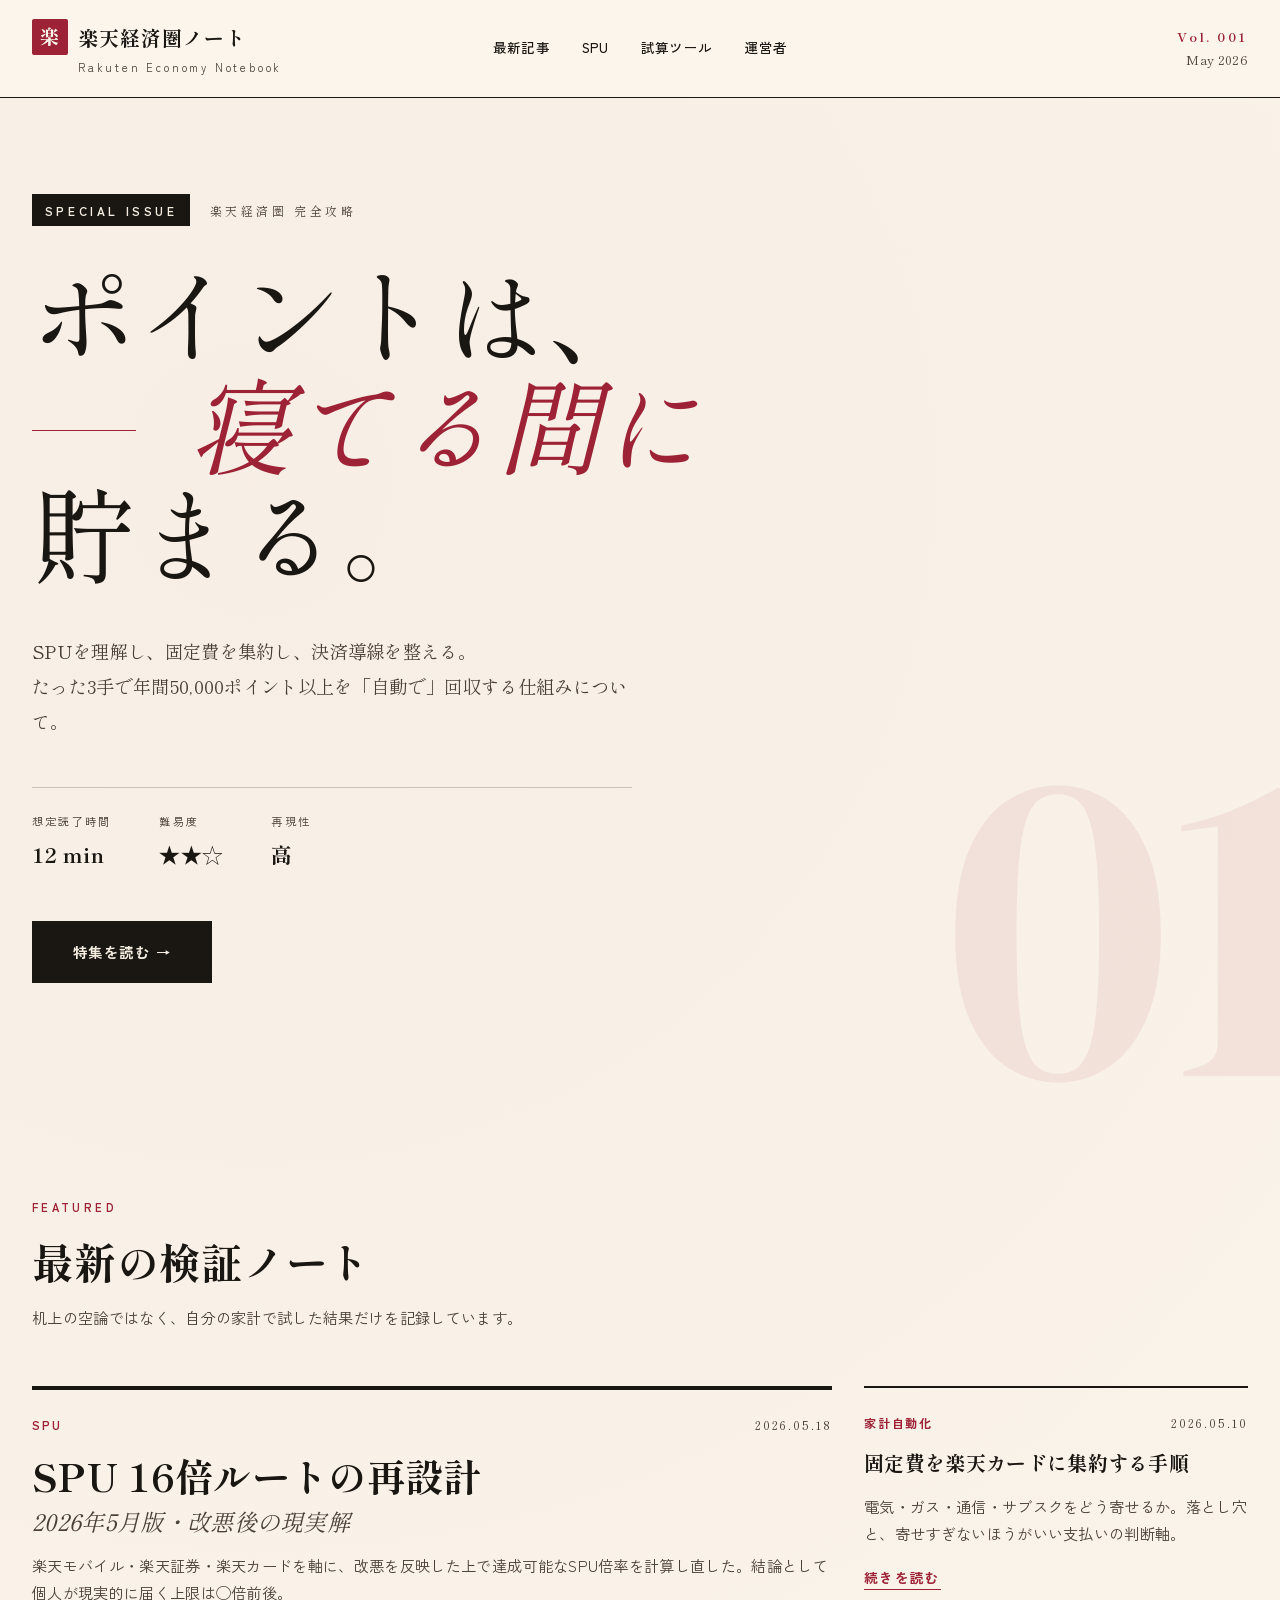
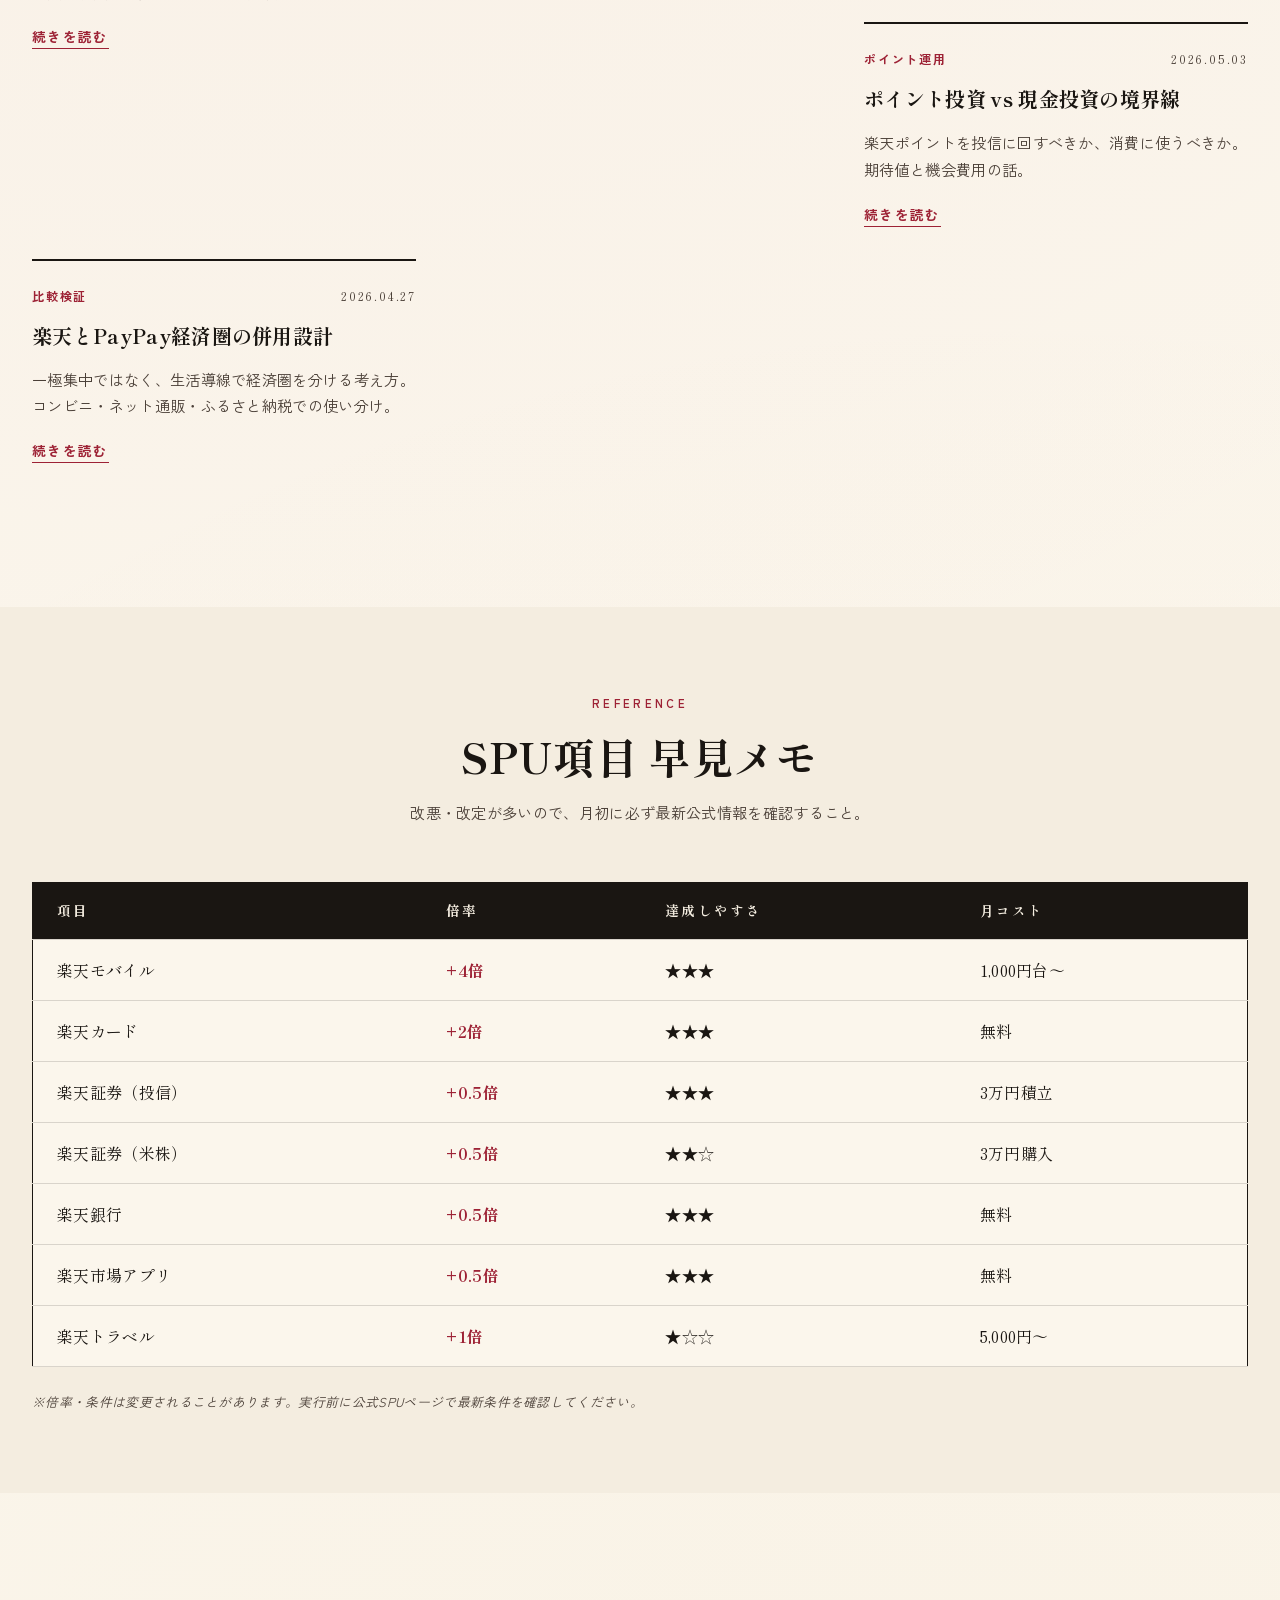
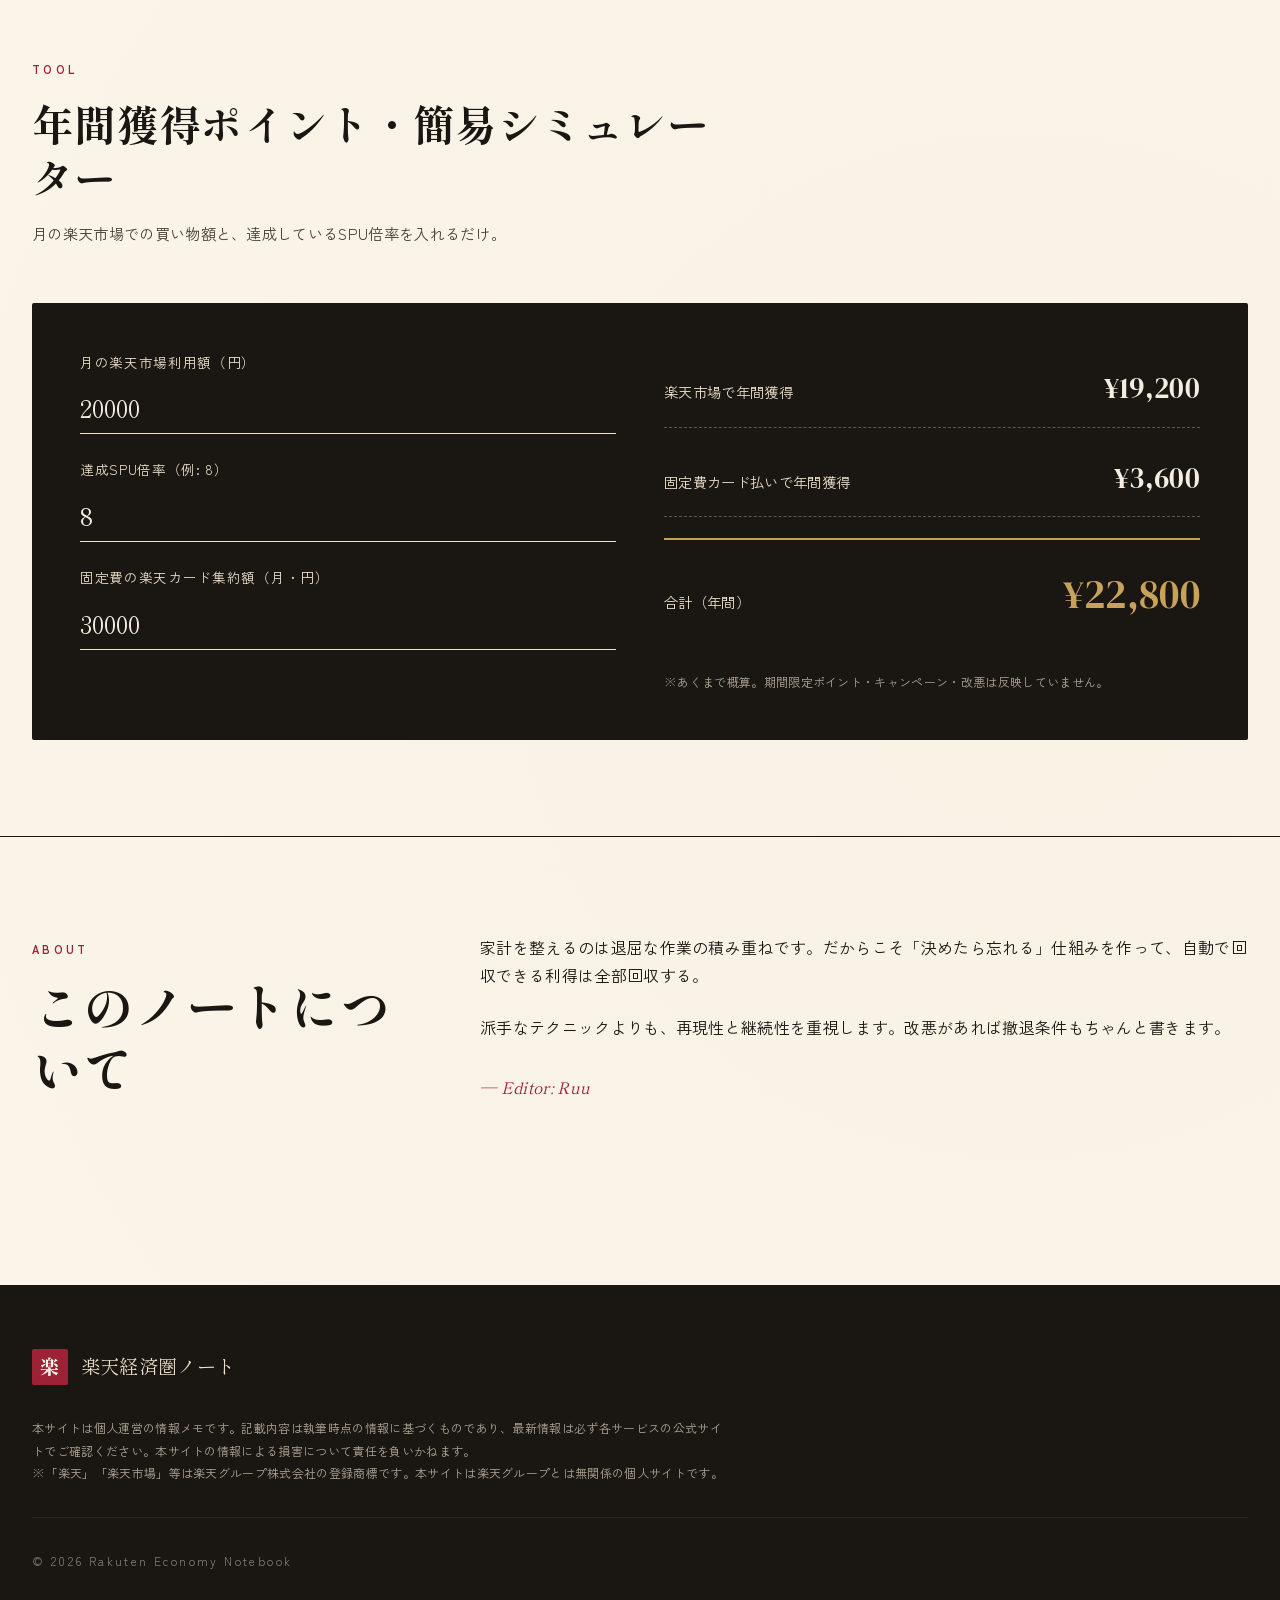
==== index.html @ f6ff4129 "Add files via upload" ====
<!DOCTYPE html>
<html lang="ja">
<head>
<meta charset="UTF-8">
<meta name="viewport" content="width=device-width, initial-scale=1.0">
<title>楽天経済圏ノート — SPU・ポイ活・家計最適化の実験室</title>
<meta name="description" content="楽天SPUの仕組み、ポイント還元の最大化、家計の自動化について書く実験ノート。再現性のある検証だけを残します。">
<meta property="og:title" content="楽天経済圏ノート">
<meta property="og:description" content="SPU・ポイ活・家計自動化の実験記録">
<meta property="og:type" content="website">
<link rel="preconnect" href="https://fonts.googleapis.com">
<link rel="preconnect" href="https://fonts.gstatic.com" crossorigin>
<link rel="stylesheet" href="https://fonts.googleapis.com/css2?family=Shippori+Mincho:wght@400;500;700;800&family=Zen+Kaku+Gothic+New:wght@400;500;700&family=DM+Serif+Display&display=swap">
<link rel="stylesheet" href="assets/style.css">
</head>
<body>

<!-- ===== ヘッダー ===== -->
<header class="masthead">
  <div class="masthead__inner">
    <div class="masthead__brand">
      <a href="/" class="logo">
        <span class="logo__mark">楽</span>
        <span class="logo__text">楽天経済圏ノート</span>
      </a>
      <span class="masthead__tagline">Rakuten Economy Notebook</span>
    </div>
    <nav class="masthead__nav">
      <a href="#latest">最新記事</a>
      <a href="#spu">SPU</a>
      <a href="#simulator">試算ツール</a>
      <a href="#about">運営者</a>
    </nav>
    <div class="masthead__date">
      <span class="date__no">Vol. 001</span>
      <span class="date__day">May 2026</span>
    </div>
  </div>
</header>

<!-- ===== ヒーロー（雑誌の表紙風） ===== -->
<section class="cover">
  <div class="cover__grid">
    <div class="cover__label">
      <span>SPECIAL ISSUE</span>
      <span>楽天経済圏 完全攻略</span>
    </div>
    <h1 class="cover__title">
      <span class="title__line">ポイントは、</span>
      <span class="title__line title__line--accent">寝てる間に</span>
      <span class="title__line">貯まる。</span>
    </h1>
    <p class="cover__lead">
      SPUを理解し、固定費を集約し、決済導線を整える。<br>
      たった3手で年間50,000ポイント以上を「自動で」回収する仕組みについて。
    </p>
    <div class="cover__meta">
      <div class="meta__item">
        <span class="meta__label">想定読了時間</span>
        <span class="meta__value">12 min</span>
      </div>
      <div class="meta__item">
        <span class="meta__label">難易度</span>
        <span class="meta__value">★★☆</span>
      </div>
      <div class="meta__item">
        <span class="meta__label">再現性</span>
        <span class="meta__value">高</span>
      </div>
    </div>
    <a href="posts/spu-complete-guide.html" class="cover__cta">特集を読む →</a>
  </div>
  <div class="cover__numeral" aria-hidden="true">01</div>
</section>

<!-- ===== 最新記事リスト ===== -->
<section id="latest" class="latest">
  <div class="section__head">
    <span class="section__tag">FEATURED</span>
    <h2 class="section__title">最新の検証ノート</h2>
    <p class="section__sub">机上の空論ではなく、自分の家計で試した結果だけを記録しています。</p>
  </div>

  <div class="articles">
    <!-- 記事カード 1 -->
    <article class="card card--lead">
      <a href="posts/spu-complete-guide.html" class="card__link">
        <div class="card__meta">
          <span class="card__cat">SPU</span>
          <span class="card__date">2026.05.18</span>
        </div>
        <h3 class="card__title">SPU 16倍ルートの再設計<br><span class="card__title--sub">2026年5月版・改悪後の現実解</span></h3>
        <p class="card__excerpt">
          楽天モバイル・楽天証券・楽天カードを軸に、改悪を反映した上で達成可能なSPU倍率を計算し直した。結論として個人が現実的に届く上限は◯倍前後。
        </p>
        <span class="card__more">続きを読む</span>
      </a>
    </article>

    <!-- 記事カード 2 -->
    <article class="card">
      <a href="posts/fixed-cost-consolidation.html" class="card__link">
        <div class="card__meta">
          <span class="card__cat">家計自動化</span>
          <span class="card__date">2026.05.10</span>
        </div>
        <h3 class="card__title">固定費を楽天カードに集約する手順</h3>
        <p class="card__excerpt">
          電気・ガス・通信・サブスクをどう寄せるか。落とし穴と、寄せすぎないほうがいい支払いの判断軸。
        </p>
        <span class="card__more">続きを読む</span>
      </a>
    </article>

    <!-- 記事カード 3 -->
    <article class="card">
      <a href="posts/point-investment.html" class="card__link">
        <div class="card__meta">
          <span class="card__cat">ポイント運用</span>
          <span class="card__date">2026.05.03</span>
        </div>
        <h3 class="card__title">ポイント投資 vs 現金投資の境界線</h3>
        <p class="card__excerpt">
          楽天ポイントを投信に回すべきか、消費に使うべきか。期待値と機会費用の話。
        </p>
        <span class="card__more">続きを読む</span>
      </a>
    </article>

    <!-- 記事カード 4 -->
    <article class="card">
      <a href="posts/rakuten-vs-paypay.html" class="card__link">
        <div class="card__meta">
          <span class="card__cat">比較検証</span>
          <span class="card__date">2026.04.27</span>
        </div>
        <h3 class="card__title">楽天とPayPay経済圏の併用設計</h3>
        <p class="card__excerpt">
          一極集中ではなく、生活導線で経済圏を分ける考え方。コンビニ・ネット通販・ふるさと納税での使い分け。
        </p>
        <span class="card__more">続きを読む</span>
      </a>
    </article>
  </div>
</section>

<!-- ===== SPU早見表セクション ===== -->
<section id="spu" class="spu-table">
  <div class="section__head section__head--center">
    <span class="section__tag">REFERENCE</span>
    <h2 class="section__title">SPU項目 早見メモ</h2>
    <p class="section__sub">改悪・改定が多いので、月初に必ず最新公式情報を確認すること。</p>
  </div>

  <div class="table-wrap">
    <table class="data">
      <thead>
        <tr>
          <th>項目</th>
          <th>倍率</th>
          <th>達成しやすさ</th>
          <th>月コスト</th>
        </tr>
      </thead>
      <tbody>
        <tr><td>楽天モバイル</td><td>+4倍</td><td>★★★</td><td>1,000円台〜</td></tr>
        <tr><td>楽天カード</td><td>+2倍</td><td>★★★</td><td>無料</td></tr>
        <tr><td>楽天証券（投信）</td><td>+0.5倍</td><td>★★★</td><td>3万円積立</td></tr>
        <tr><td>楽天証券（米株）</td><td>+0.5倍</td><td>★★☆</td><td>3万円購入</td></tr>
        <tr><td>楽天銀行</td><td>+0.5倍</td><td>★★★</td><td>無料</td></tr>
        <tr><td>楽天市場アプリ</td><td>+0.5倍</td><td>★★★</td><td>無料</td></tr>
        <tr><td>楽天トラベル</td><td>+1倍</td><td>★☆☆</td><td>5,000円〜</td></tr>
      </tbody>
    </table>
  </div>
  <p class="caveat">※倍率・条件は変更されることがあります。実行前に公式SPUページで最新条件を確認してください。</p>
</section>

<!-- ===== 試算ツール ===== -->
<section id="simulator" class="simulator">
  <div class="section__head">
    <span class="section__tag">TOOL</span>
    <h2 class="section__title">年間獲得ポイント・簡易シミュレーター</h2>
    <p class="section__sub">月の楽天市場での買い物額と、達成しているSPU倍率を入れるだけ。</p>
  </div>

  <div class="sim">
    <div class="sim__inputs">
      <label class="sim__field">
        <span>月の楽天市場利用額（円）</span>
        <input type="number" id="sim-monthly" value="20000" min="0" step="1000">
      </label>
      <label class="sim__field">
        <span>達成SPU倍率（例: 8）</span>
        <input type="number" id="sim-spu" value="8" min="1" max="20" step="0.5">
      </label>
      <label class="sim__field">
        <span>固定費の楽天カード集約額（月・円）</span>
        <input type="number" id="sim-fixed" value="30000" min="0" step="1000">
      </label>
    </div>
    <div class="sim__output">
      <div class="sim__row">
        <span class="sim__label">楽天市場で年間獲得</span>
        <span class="sim__value" id="out-market">—</span>
      </div>
      <div class="sim__row">
        <span class="sim__label">固定費カード払いで年間獲得</span>
        <span class="sim__value" id="out-fixed">—</span>
      </div>
      <div class="sim__row sim__row--total">
        <span class="sim__label">合計（年間）</span>
        <span class="sim__value" id="out-total">—</span>
      </div>
      <p class="sim__note">※あくまで概算。期間限定ポイント・キャンペーン・改悪は反映していません。</p>
    </div>
  </div>
</section>

<!-- ===== About ===== -->
<section id="about" class="about">
  <div class="about__grid">
    <div class="about__col">
      <span class="section__tag">ABOUT</span>
      <h2 class="about__title">このノートについて</h2>
    </div>
    <div class="about__col">
      <p>
        家計を整えるのは退屈な作業の積み重ねです。だからこそ「決めたら忘れる」仕組みを作って、自動で回収できる利得は全部回収する。
      </p>
      <p>
        派手なテクニックよりも、再現性と継続性を重視します。改悪があれば撤退条件もちゃんと書きます。
      </p>
      <p class="about__sign">— Editor: Ruu</p>
    </div>
  </div>
</section>

<!-- ===== フッター ===== -->
<footer class="foot">
  <div class="foot__inner">
    <div class="foot__brand">
      <span class="logo__mark">楽</span>
      <span>楽天経済圏ノート</span>
    </div>
    <p class="foot__disclaimer">
      本サイトは個人運営の情報メモです。記載内容は執筆時点の情報に基づくものであり、最新情報は必ず各サービスの公式サイトでご確認ください。本サイトの情報による損害について責任を負いかねます。<br>
      ※「楽天」「楽天市場」等は楽天グループ株式会社の登録商標です。本サイトは楽天グループとは無関係の個人サイトです。
    </p>
    <p class="foot__copy">© 2026 Rakuten Economy Notebook</p>
  </div>
</footer>

<script src="assets/script.js"></script>
</body>
</html>
---- assets/style.css ----
/* ===== Reset & Base ===== */
*, *::before, *::after { box-sizing: border-box; margin: 0; padding: 0; }

:root {
  --ink: #1a1612;
  --ink-soft: #4a3f37;
  --cream: #f4ede0;
  --cream-deep: #ebe0cb;
  --paper: #fbf6ec;
  --crimson: #9d2235;
  --crimson-deep: #6e1722;
  --gold: #c8a25a;
  --line: #1a1612;

  --font-display: "DM Serif Display", "Shippori Mincho", serif;
  --font-serif: "Shippori Mincho", serif;
  --font-sans: "Zen Kaku Gothic New", system-ui, sans-serif;
}

html { scroll-behavior: smooth; }

body {
  font-family: var(--font-sans);
  background: var(--paper);
  color: var(--ink);
  line-height: 1.75;
  font-size: 16px;
  letter-spacing: 0.02em;
  -webkit-font-smoothing: antialiased;
  background-image:
    radial-gradient(circle at 20% 10%, rgba(157, 34, 53, 0.04) 0, transparent 50%),
    radial-gradient(circle at 80% 80%, rgba(200, 162, 90, 0.05) 0, transparent 50%);
}

a { color: inherit; text-decoration: none; }
img { max-width: 100%; display: block; }

/* ===== Masthead ===== */
.masthead {
  border-bottom: 1px solid var(--line);
  padding: 1.2rem 2rem;
  background: var(--paper);
  position: sticky; top: 0; z-index: 50;
  backdrop-filter: blur(8px);
  background: rgba(251, 246, 236, 0.92);
}
.masthead__inner {
  max-width: 1280px; margin: 0 auto;
  display: grid;
  grid-template-columns: 1fr auto 1fr;
  align-items: center;
  gap: 2rem;
}
.masthead__brand { display: flex; flex-direction: column; }
.logo { display: inline-flex; align-items: center; gap: 0.6rem; }
.logo__mark {
  display: inline-grid; place-items: center;
  width: 36px; height: 36px;
  background: var(--crimson);
  color: var(--paper);
  font-family: var(--font-serif);
  font-weight: 700;
  font-size: 1.2rem;
  border-radius: 2px;
}
.logo__text {
  font-family: var(--font-serif);
  font-size: 1.25rem;
  font-weight: 700;
  letter-spacing: 0.05em;
}
.masthead__tagline {
  font-size: 0.7rem;
  letter-spacing: 0.25em;
  color: var(--ink-soft);
  margin-top: 0.2rem;
  margin-left: 46px;
}
.masthead__nav {
  display: flex; gap: 2rem;
  font-size: 0.85rem;
  font-weight: 500;
}
.masthead__nav a {
  position: relative;
  padding-bottom: 2px;
  transition: color 0.2s;
}
.masthead__nav a:hover { color: var(--crimson); }
.masthead__nav a::after {
  content: ""; position: absolute; left: 0; bottom: -2px;
  width: 100%; height: 1px; background: var(--crimson);
  transform: scaleX(0); transform-origin: left;
  transition: transform 0.25s;
}
.masthead__nav a:hover::after { transform: scaleX(1); }
.masthead__date {
  display: flex; flex-direction: column; align-items: flex-end;
  font-family: var(--font-serif);
  font-size: 0.8rem;
}
.date__no {
  letter-spacing: 0.2em;
  color: var(--crimson);
  font-weight: 700;
}
.date__day { color: var(--ink-soft); }

/* ===== Cover ===== */
.cover {
  position: relative;
  padding: 6rem 2rem 8rem;
  max-width: 1280px;
  margin: 0 auto;
  overflow: hidden;
}
.cover__grid {
  max-width: 820px;
  position: relative; z-index: 2;
}
.cover__label {
  display: flex; gap: 1.2rem; align-items: center;
  font-size: 0.75rem; letter-spacing: 0.3em;
  margin-bottom: 2.5rem;
}
.cover__label span:first-child {
  background: var(--ink); color: var(--cream);
  padding: 0.35rem 0.8rem;
  font-weight: 700;
}
.cover__label span:last-child {
  font-family: var(--font-serif);
  color: var(--ink-soft);
}
.cover__title {
  font-family: var(--font-display), var(--font-serif);
  font-size: clamp(3rem, 9vw, 6.5rem);
  line-height: 1.05;
  font-weight: 400;
  margin-bottom: 2.5rem;
  letter-spacing: -0.01em;
}
.title__line { display: block; }
.title__line--accent {
  color: var(--crimson);
  font-style: italic;
  padding-left: 1.5em;
  position: relative;
}
.title__line--accent::before {
  content: "";
  position: absolute;
  left: 0; top: 50%;
  width: 1em; height: 1px;
  background: var(--crimson);
}
.cover__lead {
  font-family: var(--font-serif);
  font-size: 1.15rem;
  line-height: 1.9;
  max-width: 600px;
  margin-bottom: 3rem;
  color: var(--ink-soft);
}
.cover__meta {
  display: flex; gap: 3rem; margin-bottom: 3rem;
  padding-top: 1.5rem;
  border-top: 1px solid rgba(26, 22, 18, 0.2);
  max-width: 600px;
}
.meta__item { display: flex; flex-direction: column; gap: 0.3rem; }
.meta__label {
  font-size: 0.7rem;
  letter-spacing: 0.2em;
  color: var(--ink-soft);
}
.meta__value {
  font-family: var(--font-serif);
  font-size: 1.3rem;
  font-weight: 700;
}
.cover__cta {
  display: inline-block;
  background: var(--ink); color: var(--cream);
  padding: 1.1rem 2.5rem;
  font-weight: 700;
  font-size: 0.9rem;
  letter-spacing: 0.1em;
  transition: all 0.25s;
  border: 1px solid var(--ink);
}
.cover__cta:hover {
  background: var(--crimson); border-color: var(--crimson);
  transform: translateY(-2px);
}
.cover__numeral {
  position: absolute;
  right: -3rem; bottom: -2rem;
  font-family: var(--font-display);
  font-size: 28rem;
  color: var(--crimson);
  opacity: 0.07;
  line-height: 1;
  z-index: 1;
  pointer-events: none;
}

/* ===== Section common ===== */
section { padding: 5rem 2rem; max-width: 1280px; margin: 0 auto; }
.section__head { margin-bottom: 3.5rem; max-width: 700px; }
.section__head--center { margin-left: auto; margin-right: auto; text-align: center; }
.section__tag {
  display: inline-block;
  font-size: 0.7rem;
  letter-spacing: 0.3em;
  color: var(--crimson);
  font-weight: 700;
  margin-bottom: 1rem;
}
.section__title {
  font-family: var(--font-serif);
  font-size: clamp(1.8rem, 4vw, 2.6rem);
  font-weight: 700;
  line-height: 1.3;
  margin-bottom: 1rem;
}
.section__sub {
  color: var(--ink-soft);
  font-size: 0.95rem;
}

/* ===== Articles ===== */
.articles {
  display: grid;
  grid-template-columns: repeat(3, 1fr);
  gap: 2rem;
}
.card {
  border-top: 2px solid var(--ink);
  padding-top: 1.5rem;
  transition: transform 0.25s;
}
.card--lead { grid-column: 1 / 3; grid-row: 1 / 3; border-top-width: 4px; }
.card:hover { transform: translateY(-4px); }
.card__link { display: block; height: 100%; }
.card__meta {
  display: flex; justify-content: space-between;
  font-size: 0.75rem;
  letter-spacing: 0.15em;
  margin-bottom: 1rem;
}
.card__cat {
  color: var(--crimson);
  font-weight: 700;
}
.card__date {
  font-family: var(--font-serif);
  color: var(--ink-soft);
}
.card__title {
  font-family: var(--font-serif);
  font-weight: 700;
  line-height: 1.4;
  margin-bottom: 1rem;
}
.card .card__title {
  font-size: 1.25rem;
}
.card--lead .card__title {
  font-size: clamp(1.6rem, 3vw, 2.4rem);
  line-height: 1.25;
}
.card__title--sub {
  display: block;
  font-size: 0.6em;
  color: var(--ink-soft);
  margin-top: 0.5rem;
  font-weight: 400;
  font-style: italic;
}
.card__excerpt {
  color: var(--ink-soft);
  font-size: 0.95rem;
  margin-bottom: 1rem;
}
.card__more {
  font-size: 0.85rem;
  font-weight: 700;
  color: var(--crimson);
  letter-spacing: 0.1em;
  border-bottom: 1px solid currentColor;
  padding-bottom: 2px;
}

/* ===== SPU Table ===== */
.spu-table { background: var(--cream); margin: 4rem 0; max-width: none; padding-left: 2rem; padding-right: 2rem; }
.spu-table > * { max-width: 1280px; margin-left: auto; margin-right: auto; }
.table-wrap { overflow-x: auto; }
.data {
  width: 100%;
  border-collapse: collapse;
  font-family: var(--font-serif);
  background: var(--paper);
  box-shadow: 8px 8px 0 var(--ink);
  border: 1px solid var(--ink);
}
.data th, .data td {
  padding: 1rem 1.5rem;
  text-align: left;
  border-bottom: 1px solid rgba(26, 22, 18, 0.15);
}
.data th {
  background: var(--ink);
  color: var(--cream);
  font-size: 0.85rem;
  letter-spacing: 0.15em;
  text-transform: uppercase;
  font-weight: 700;
}
.data tbody tr:hover { background: var(--cream-deep); }
.data td:nth-child(2) {
  color: var(--crimson);
  font-weight: 700;
}
.caveat {
  margin-top: 1.5rem;
  font-size: 0.8rem;
  color: var(--ink-soft);
  font-style: italic;
}

/* ===== Simulator ===== */
.simulator { padding-top: 6rem; padding-bottom: 6rem; }
.sim {
  display: grid;
  grid-template-columns: 1fr 1fr;
  gap: 3rem;
  align-items: start;
  background: var(--ink);
  color: var(--cream);
  padding: 3rem;
  border-radius: 2px;
}
.sim__inputs {
  display: flex; flex-direction: column; gap: 1.5rem;
}
.sim__field {
  display: flex; flex-direction: column; gap: 0.5rem;
}
.sim__field span {
  font-size: 0.85rem;
  color: var(--cream-deep);
  letter-spacing: 0.05em;
}
.sim__field input {
  background: transparent;
  border: none;
  border-bottom: 1px solid var(--cream-deep);
  color: var(--cream);
  padding: 0.5rem 0;
  font-family: var(--font-serif);
  font-size: 1.5rem;
  outline: none;
  transition: border-color 0.2s;
}
.sim__field input:focus { border-color: var(--gold); }
.sim__output { display: flex; flex-direction: column; gap: 0.8rem; }
.sim__row {
  display: flex; justify-content: space-between;
  align-items: baseline;
  padding: 0.8rem 0;
  border-bottom: 1px dashed rgba(244, 237, 224, 0.3);
}
.sim__label {
  font-size: 0.9rem;
  color: var(--cream-deep);
}
.sim__value {
  font-family: var(--font-display);
  font-size: 1.8rem;
}
.sim__row--total {
  border-bottom: none;
  border-top: 2px solid var(--gold);
  padding-top: 1.2rem;
  margin-top: 0.5rem;
}
.sim__row--total .sim__value {
  color: var(--gold);
  font-size: 2.5rem;
}
.sim__note {
  font-size: 0.75rem;
  color: var(--cream-deep);
  margin-top: 1rem;
  opacity: 0.7;
}

/* ===== About ===== */
.about {
  padding-top: 6rem;
  padding-bottom: 6rem;
  border-top: 1px solid var(--ink);
}
.about__grid {
  display: grid;
  grid-template-columns: 1fr 2fr;
  gap: 4rem;
}
.about__col p { margin-bottom: 1.5rem; }
.about__title {
  font-family: var(--font-serif);
  font-size: clamp(2rem, 5vw, 3.2rem);
  line-height: 1.2;
}
.about__sign {
  font-family: var(--font-serif);
  font-style: italic;
  color: var(--crimson);
  margin-top: 2rem;
}

/* ===== Footer ===== */
.foot {
  background: var(--ink);
  color: var(--cream-deep);
  padding: 4rem 2rem 2rem;
  margin-top: 4rem;
}
.foot__inner { max-width: 1280px; margin: 0 auto; }
.foot__brand {
  display: flex; align-items: center; gap: 0.8rem;
  font-family: var(--font-serif);
  font-size: 1.2rem;
  margin-bottom: 2rem;
}
.foot__disclaimer {
  font-size: 0.75rem;
  line-height: 1.9;
  max-width: 700px;
  margin-bottom: 2rem;
  opacity: 0.7;
}
.foot__copy {
  font-size: 0.75rem;
  letter-spacing: 0.2em;
  opacity: 0.5;
  padding-top: 2rem;
  border-top: 1px solid rgba(244, 237, 224, 0.15);
}

/* ===== Responsive ===== */
@media (max-width: 900px) {
  .masthead__inner { grid-template-columns: 1fr; gap: 1rem; text-align: left; }
  .masthead__nav { gap: 1.2rem; flex-wrap: wrap; }
  .masthead__date { align-items: flex-start; }
  .articles { grid-template-columns: 1fr; }
  .card--lead { grid-column: auto; grid-row: auto; }
  .sim { grid-template-columns: 1fr; padding: 2rem; }
  .about__grid { grid-template-columns: 1fr; gap: 2rem; }
  .cover__numeral { font-size: 16rem; right: -1rem; }
  .cover { padding: 3rem 1.5rem 5rem; }
  section { padding: 3rem 1.5rem; }
}

/* ===== Page-load animation ===== */
@keyframes rise {
  from { opacity: 0; transform: translateY(20px); }
  to { opacity: 1; transform: translateY(0); }
}
.cover__label, .cover__title, .cover__lead, .cover__meta, .cover__cta {
  animation: rise 0.8s ease-out both;
}
.cover__title { animation-delay: 0.1s; }
.cover__lead { animation-delay: 0.25s; }
.cover__meta { animation-delay: 0.4s; }
.cover__cta { animation-delay: 0.55s; }
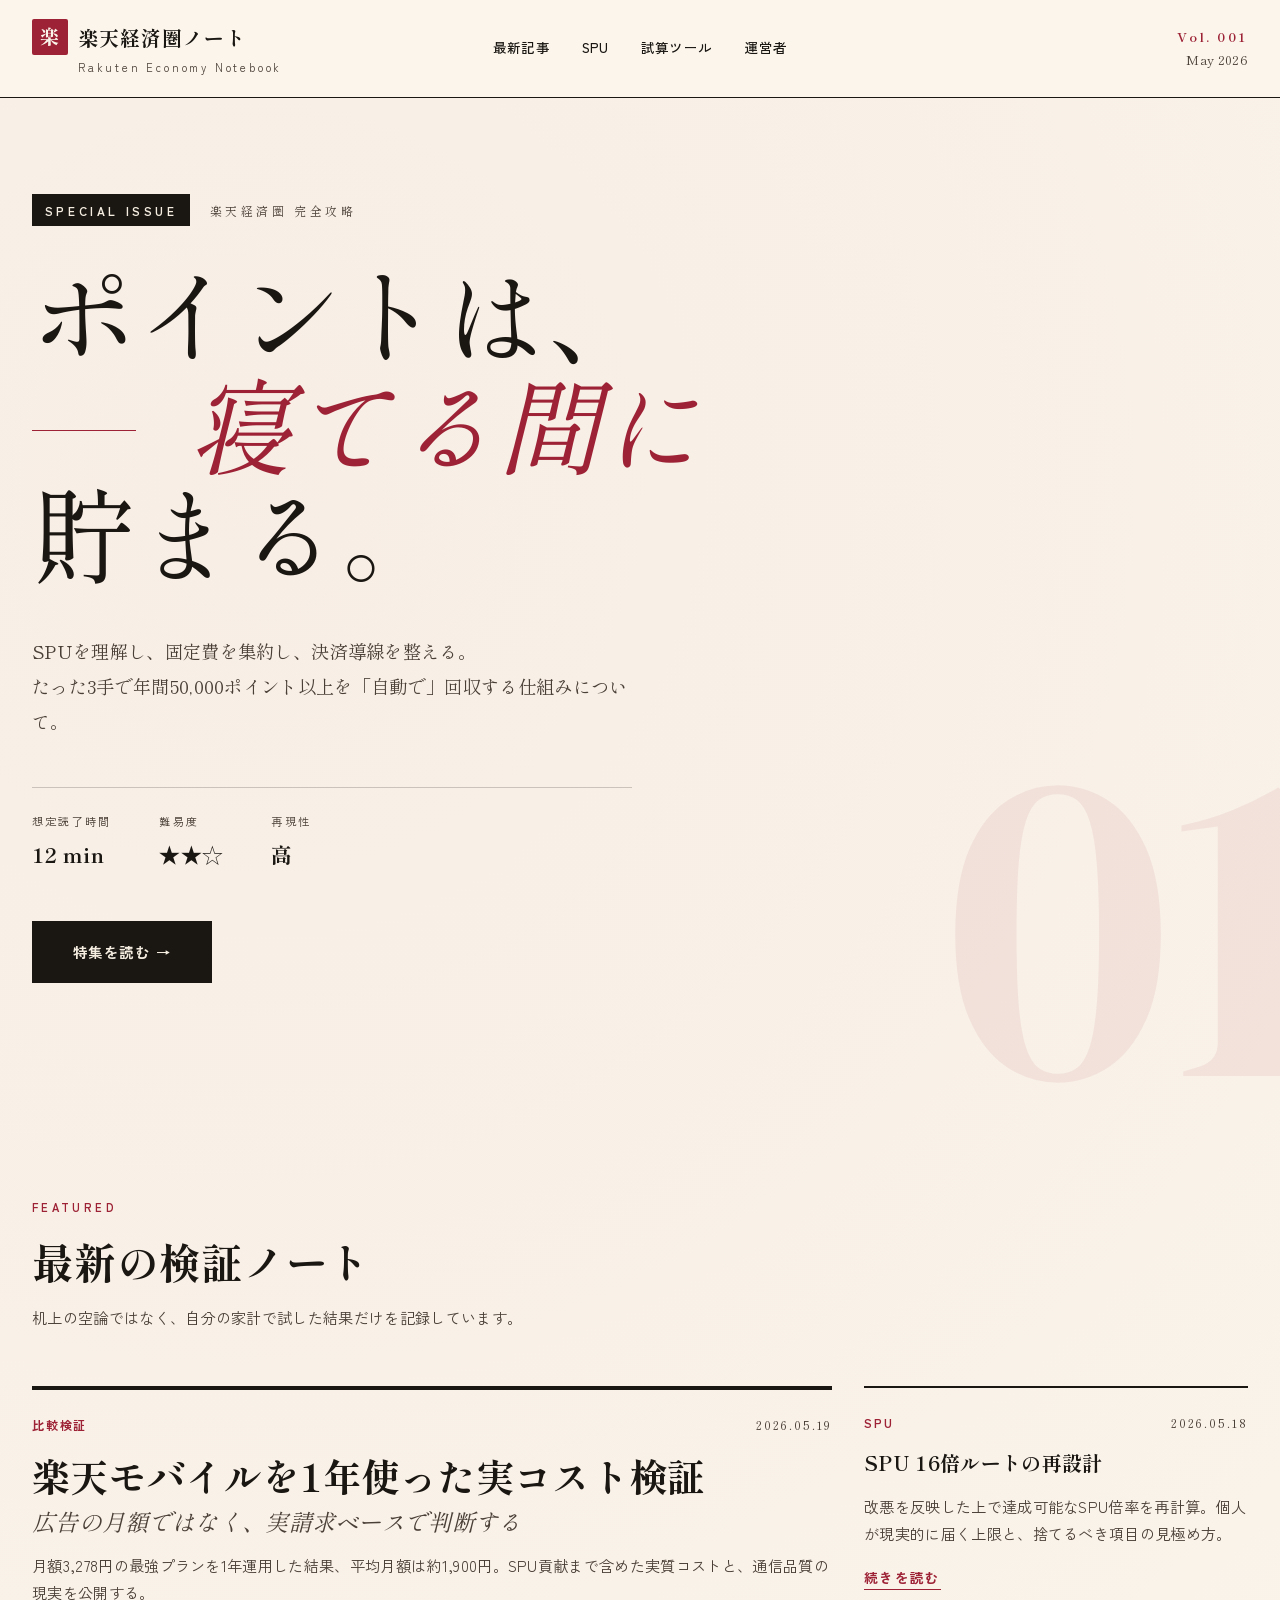
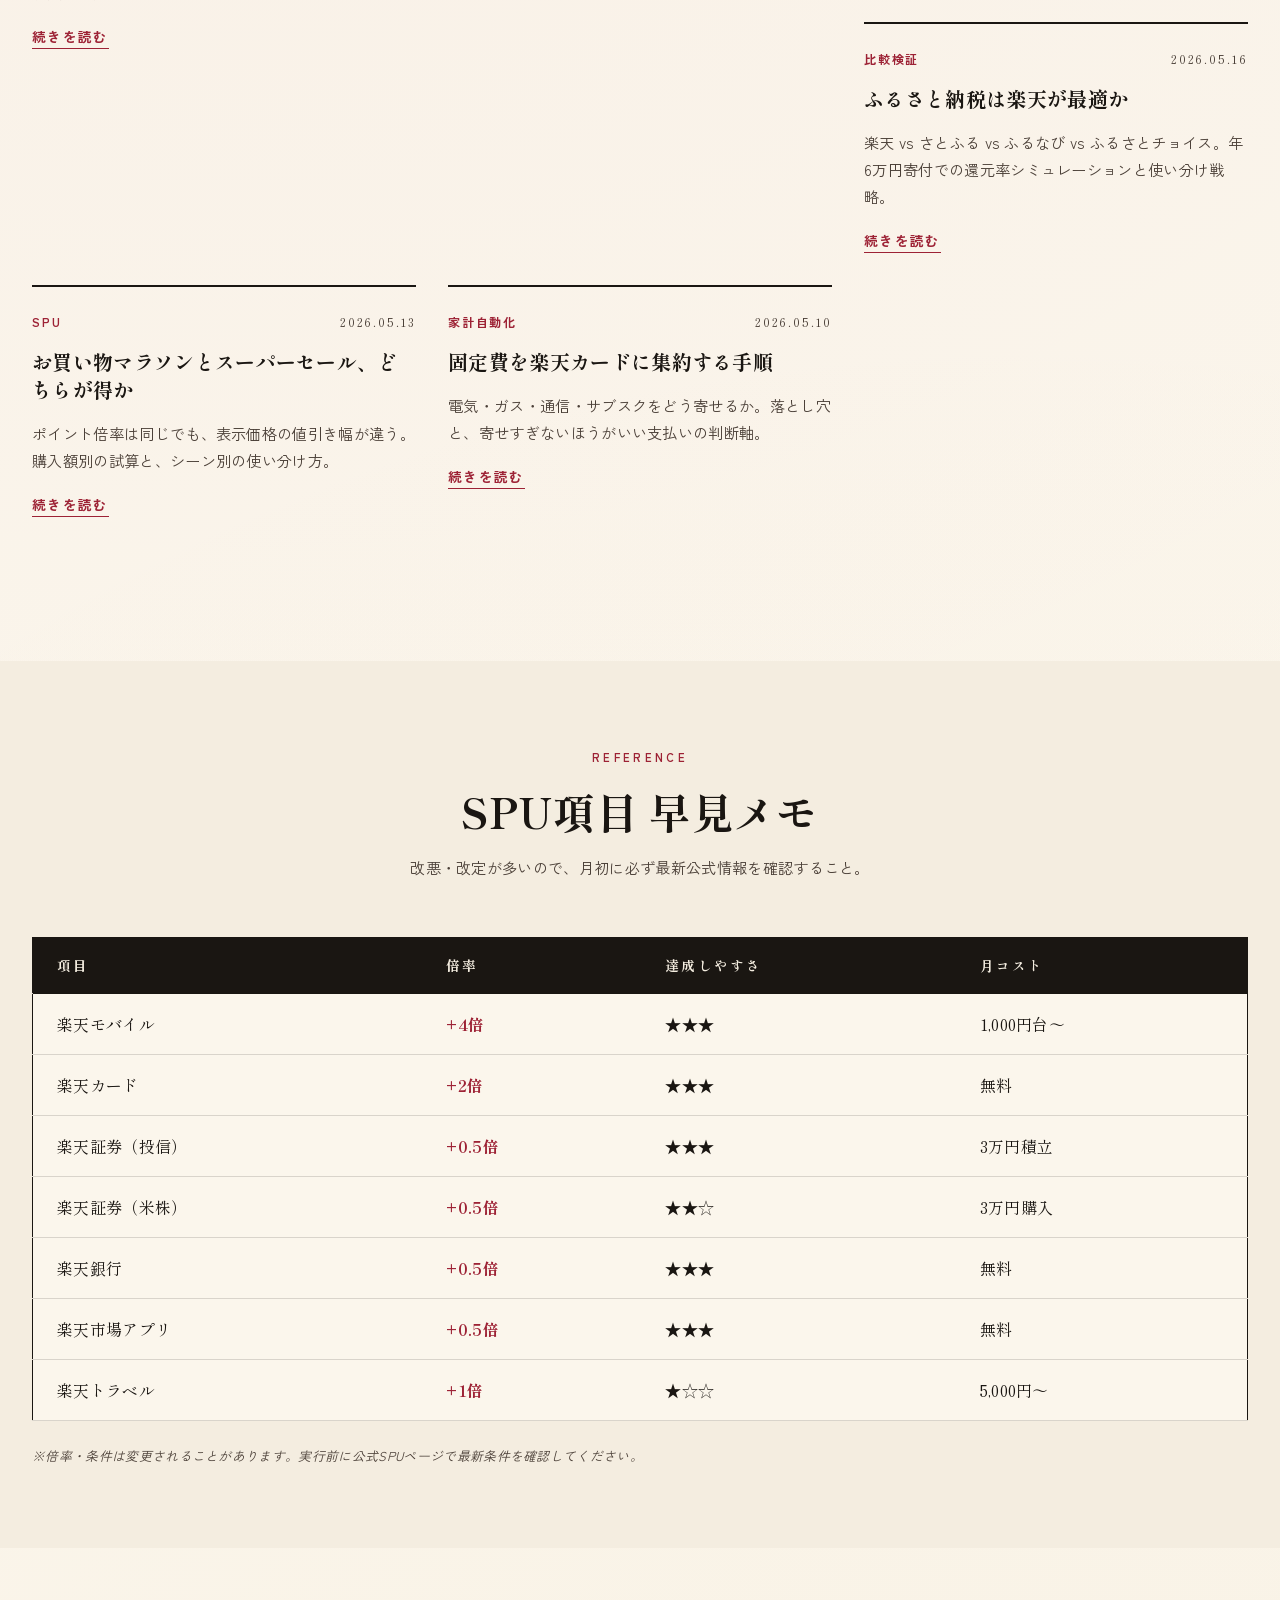
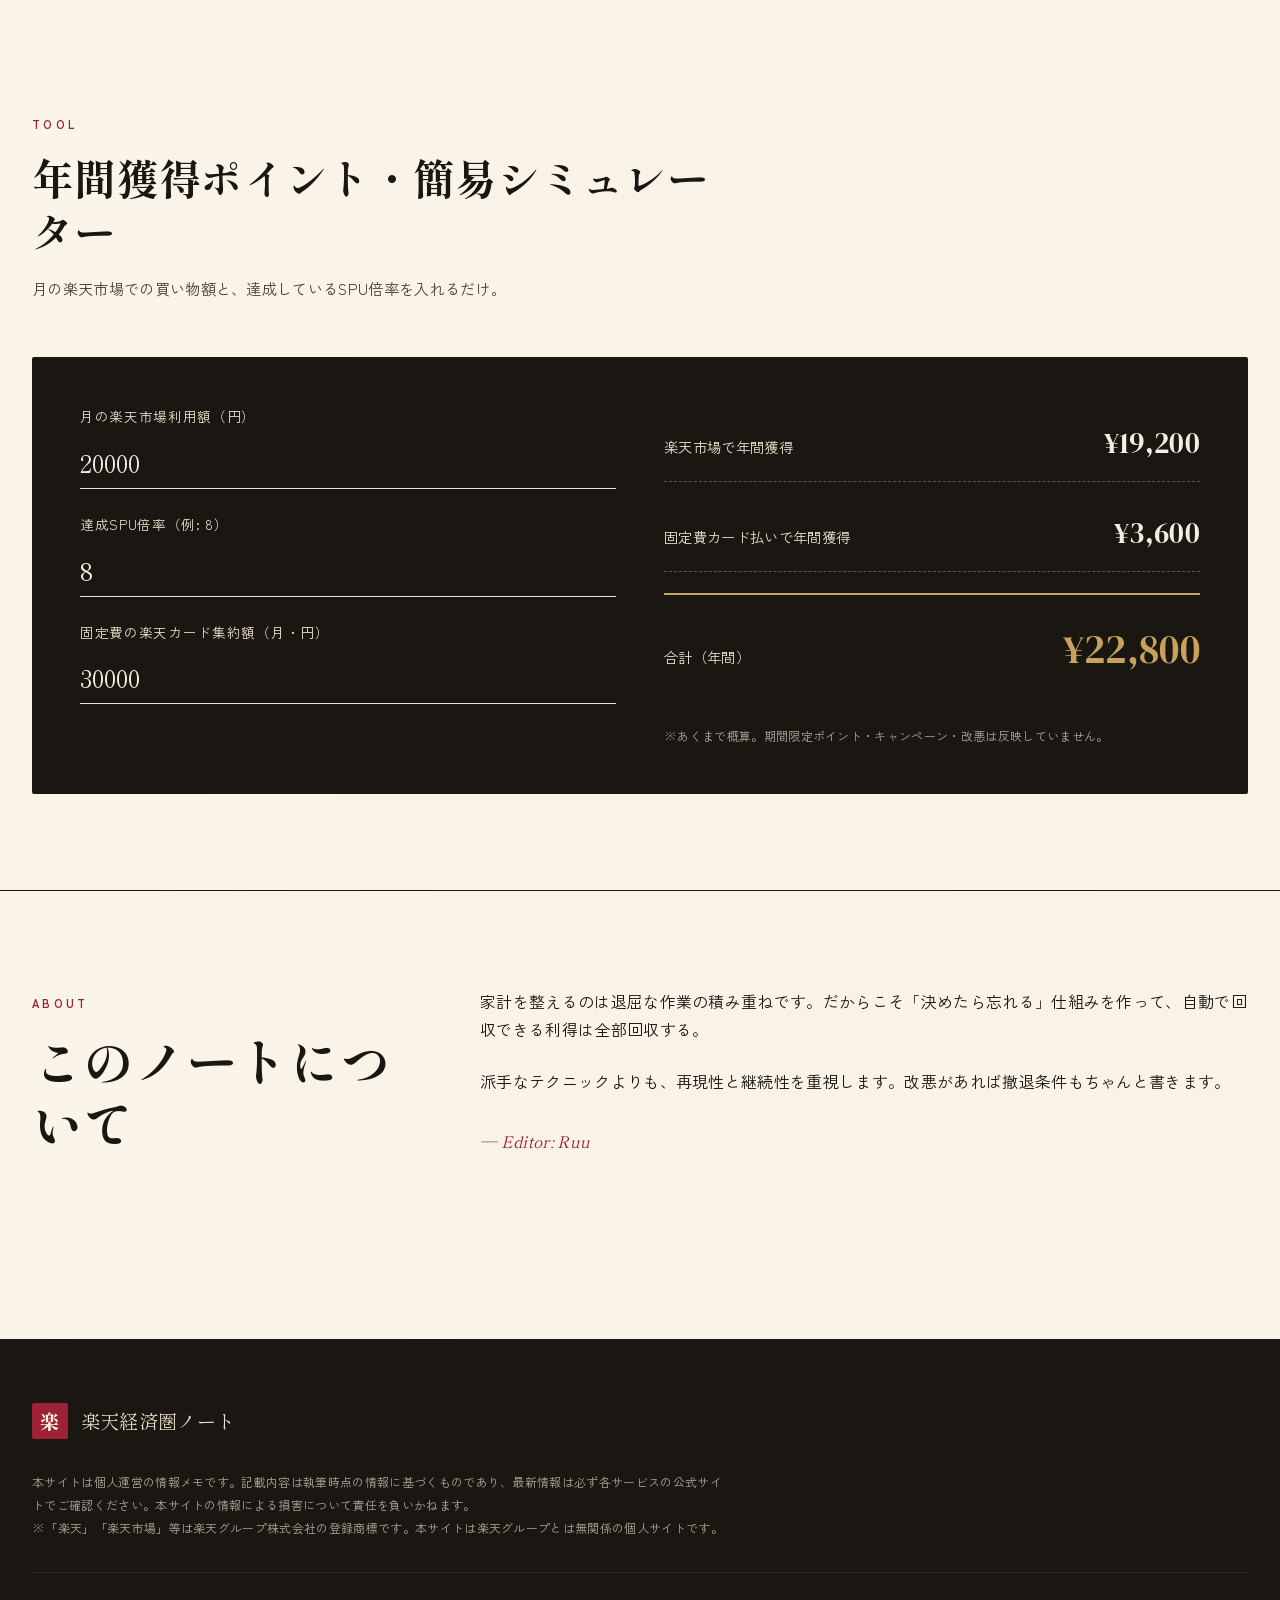
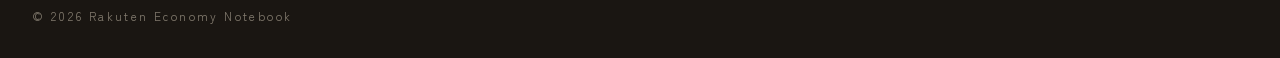
==== commit 28356eaf: "Update article links and titles in index.html" ====
--- a/index.html
+++ b/index.html
@@ -82,22 +82,67 @@
   </div>
 
   <div class="articles">
-    <!-- 記事カード 1 -->
+    <!-- 記事カード 1（リード・最新） -->
     <article class="card card--lead">
+      <a href="posts/rakuten-mobile-1year-cost.html" class="card__link">
+        <div class="card__meta">
+          <span class="card__cat">比較検証</span>
+          <span class="card__date">2026.05.19</span>
+        </div>
+        <h3 class="card__title">楽天モバイルを1年使った実コスト検証<br><span class="card__title--sub">広告の月額ではなく、実請求ベースで判断する</span></h3>
+        <p class="card__excerpt">
+          月額3,278円の最強プランを1年運用した結果、平均月額は約1,900円。SPU貢献まで含めた実質コストと、通信品質の現実を公開する。
+        </p>
+        <span class="card__more">続きを読む</span>
+      </a>
+    </article>
+
+    <!-- 記事カード 2 -->
+    <article class="card">
       <a href="posts/spu-complete-guide.html" class="card__link">
         <div class="card__meta">
           <span class="card__cat">SPU</span>
           <span class="card__date">2026.05.18</span>
         </div>
-        <h3 class="card__title">SPU 16倍ルートの再設計<br><span class="card__title--sub">2026年5月版・改悪後の現実解</span></h3>
-        <p class="card__excerpt">
-          楽天モバイル・楽天証券・楽天カードを軸に、改悪を反映した上で達成可能なSPU倍率を計算し直した。結論として個人が現実的に届く上限は◯倍前後。
-        </p>
-        <span class="card__more">続きを読む</span>
-      </a>
-    </article>
-
-    <!-- 記事カード 2 -->
+        <h3 class="card__title">SPU 16倍ルートの再設計</h3>
+        <p class="card__excerpt">
+          改悪を反映した上で達成可能なSPU倍率を再計算。個人が現実的に届く上限と、捨てるべき項目の見極め方。
+        </p>
+        <span class="card__more">続きを読む</span>
+      </a>
+    </article>
+
+    <!-- 記事カード 3 -->
+    <article class="card">
+      <a href="posts/furusato-rakuten-vs-others.html" class="card__link">
+        <div class="card__meta">
+          <span class="card__cat">比較検証</span>
+          <span class="card__date">2026.05.16</span>
+        </div>
+        <h3 class="card__title">ふるさと納税は楽天が最適か</h3>
+        <p class="card__excerpt">
+          楽天 vs さとふる vs ふるなび vs ふるさとチョイス。年6万円寄付での還元率シミュレーションと使い分け戦略。
+        </p>
+        <span class="card__more">続きを読む</span>
+      </a>
+    </article>
+
+    <!-- 記事カード 4 -->
+    <article class="card">
+      <a href="posts/marathon-vs-supersale.html" class="card__link">
+        <div class="card__meta">
+          <span class="card__cat">SPU</span>
+          <span class="card__date">2026.05.13</span>
+        </div>
+        <h3 class="card__title">お買い物マラソンとスーパーセール、どちらが得か</h3>
+        <p class="card__excerpt">
+          ポイント倍率は同じでも、表示価格の値引き幅が違う。購入額別の試算と、シーン別の使い分け方。
+        </p>
+        <span class="card__more">続きを読む</span>
+      </a>
+    </article>
+
+    <!-- 記事カード 5 -->
     <article class="card">
       <a href="posts/fixed-cost-consolidation.html" class="card__link">
         <div class="card__meta">
@@ -107,36 +152,6 @@
         <h3 class="card__title">固定費を楽天カードに集約する手順</h3>
         <p class="card__excerpt">
           電気・ガス・通信・サブスクをどう寄せるか。落とし穴と、寄せすぎないほうがいい支払いの判断軸。
-        </p>
-        <span class="card__more">続きを読む</span>
-      </a>
-    </article>
-
-    <!-- 記事カード 3 -->
-    <article class="card">
-      <a href="posts/point-investment.html" class="card__link">
-        <div class="card__meta">
-          <span class="card__cat">ポイント運用</span>
-          <span class="card__date">2026.05.03</span>
-        </div>
-        <h3 class="card__title">ポイント投資 vs 現金投資の境界線</h3>
-        <p class="card__excerpt">
-          楽天ポイントを投信に回すべきか、消費に使うべきか。期待値と機会費用の話。
-        </p>
-        <span class="card__more">続きを読む</span>
-      </a>
-    </article>
-
-    <!-- 記事カード 4 -->
-    <article class="card">
-      <a href="posts/rakuten-vs-paypay.html" class="card__link">
-        <div class="card__meta">
-          <span class="card__cat">比較検証</span>
-          <span class="card__date">2026.04.27</span>
-        </div>
-        <h3 class="card__title">楽天とPayPay経済圏の併用設計</h3>
-        <p class="card__excerpt">
-          一極集中ではなく、生活導線で経済圏を分ける考え方。コンビニ・ネット通販・ふるさと納税での使い分け。
         </p>
         <span class="card__more">続きを読む</span>
       </a>
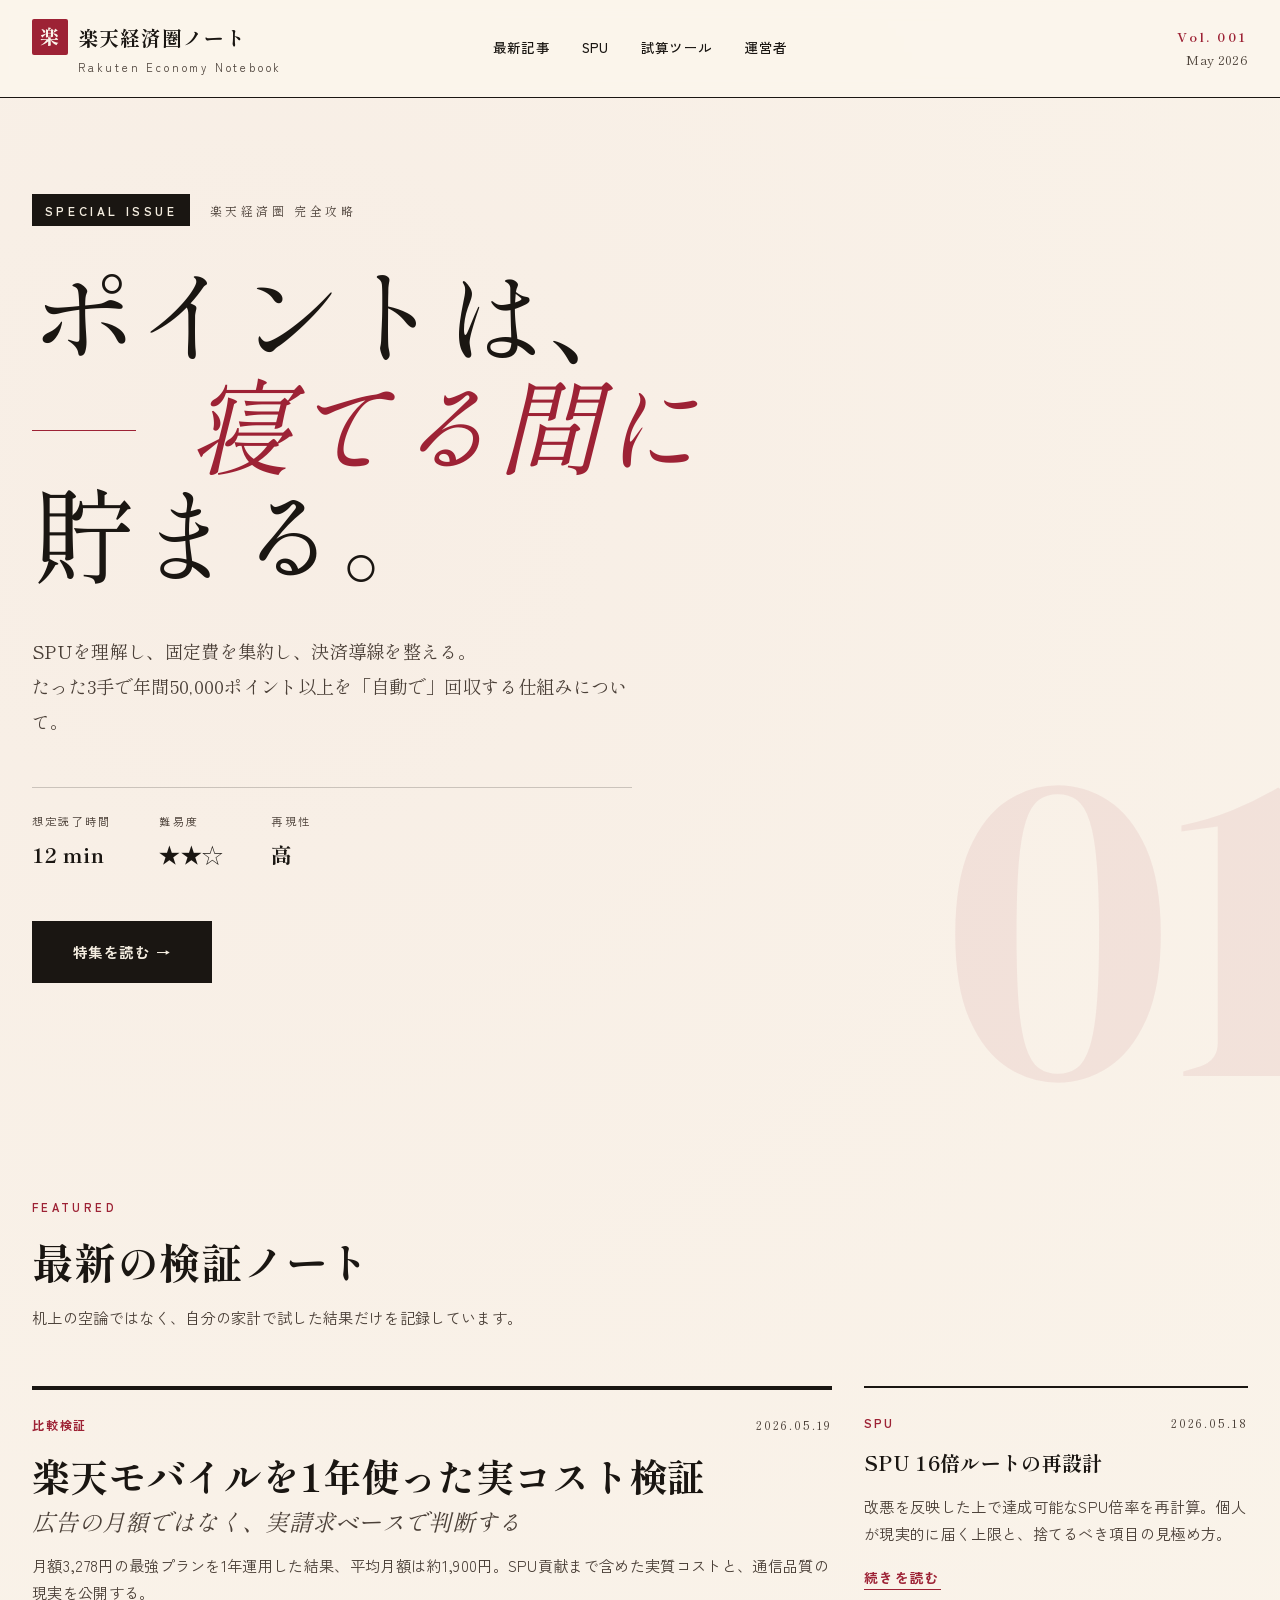
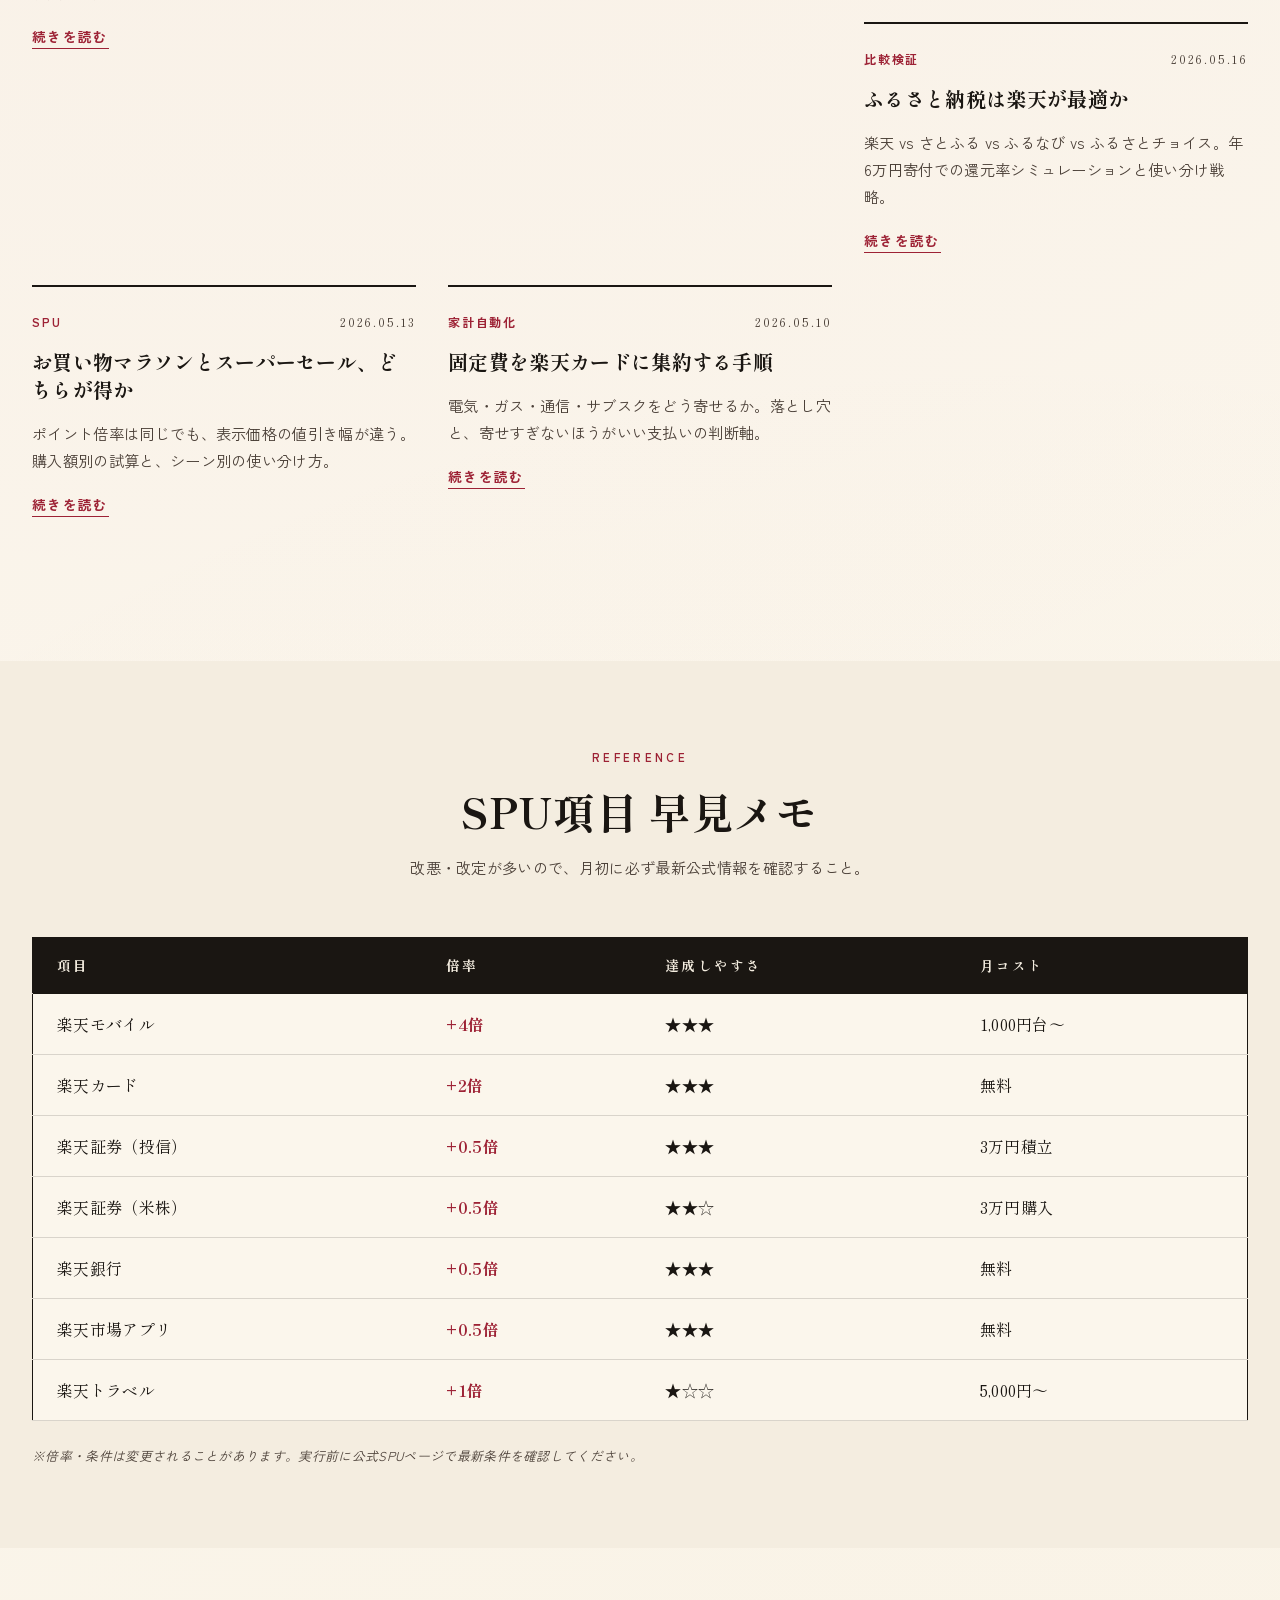
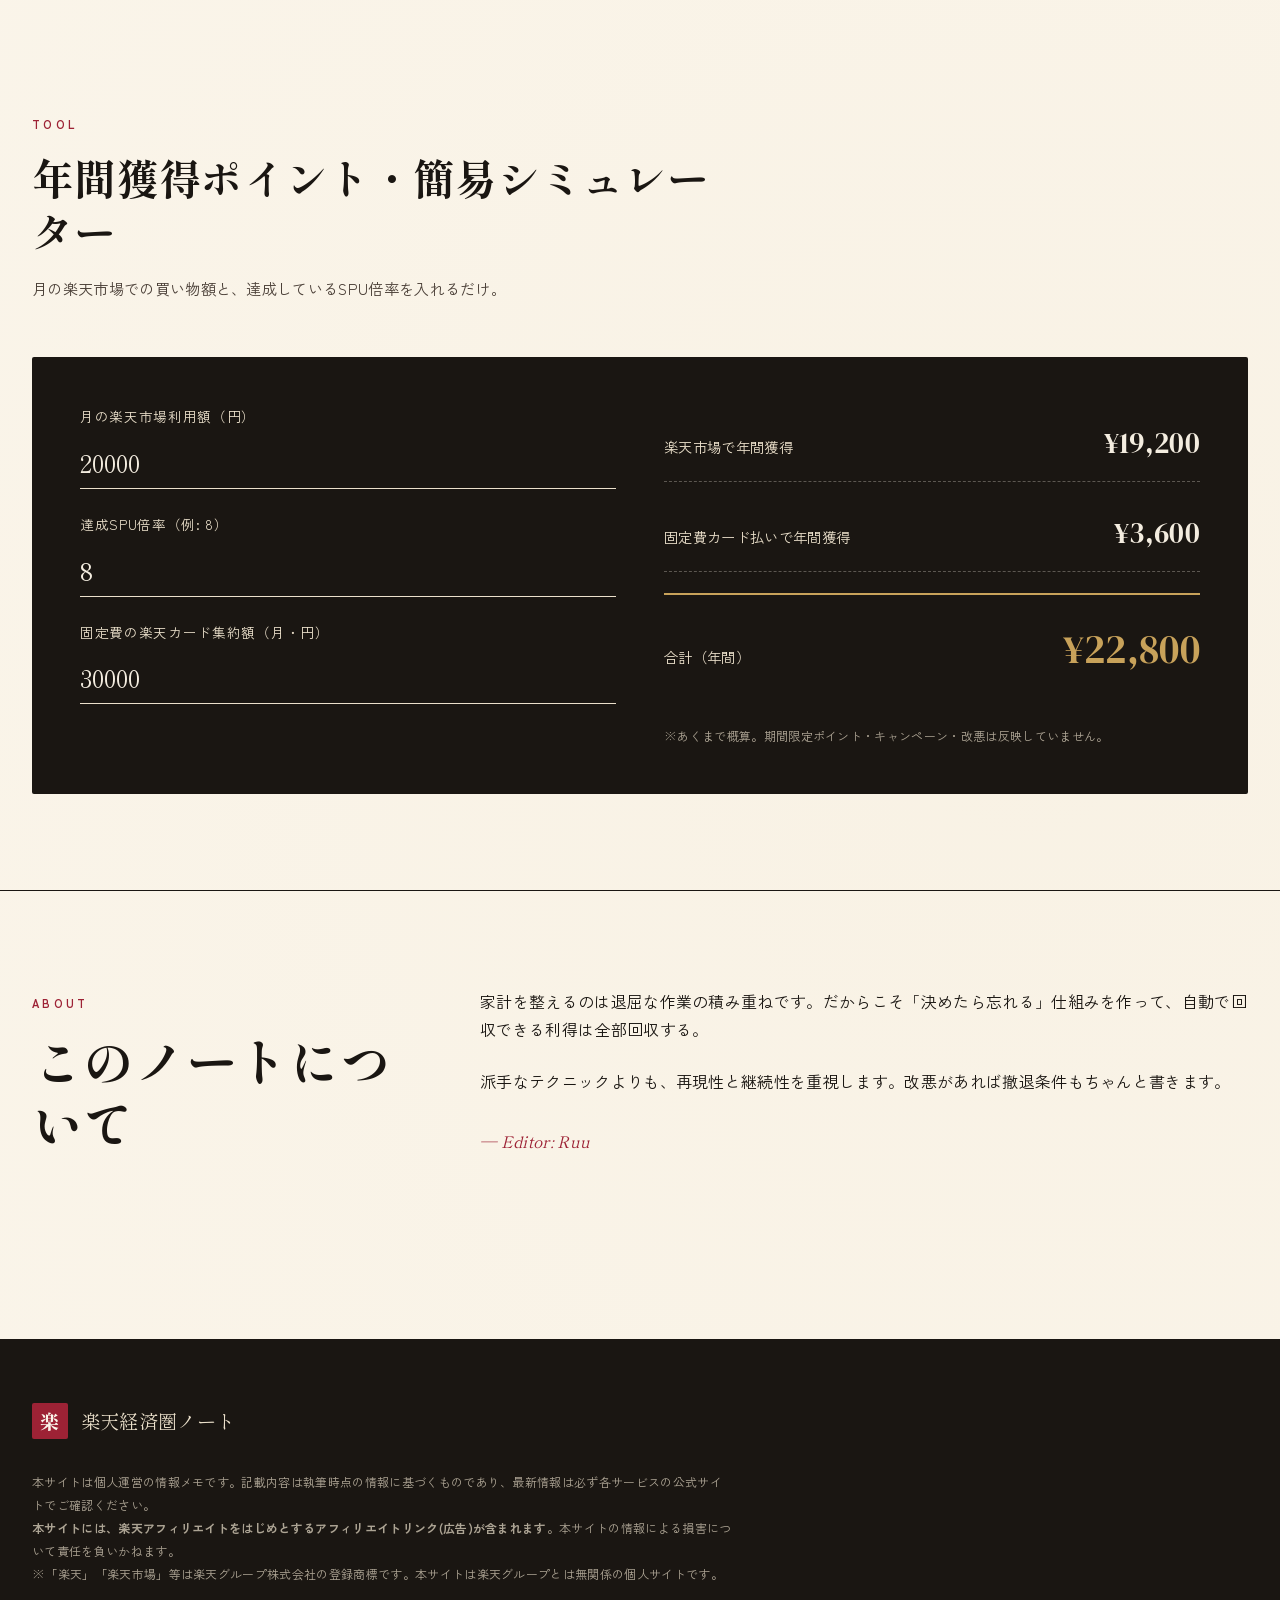
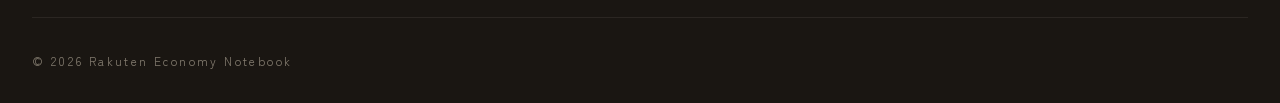
==== commit 8ce99a27: "Update footer disclaimer with affiliate link notice Added a disclaimer about affiliate links to the " ====
--- a/index.html
+++ b/index.html
@@ -3,6 +3,7 @@
 <head>
 <meta charset="UTF-8">
 <meta name="viewport" content="width=device-width, initial-scale=1.0">
+<meta name="google-site-verification" content="iOGM3tXTGiCRm8DVk1Ugwl6_GJpezO7FDxEwWULUTy4" />
 <title>楽天経済圏ノート — SPU・ポイ活・家計最適化の実験室</title>
 <meta name="description" content="楽天SPUの仕組み、ポイント還元の最大化、家計の自動化について書く実験ノート。再現性のある検証だけを残します。">
 <meta property="og:title" content="楽天経済圏ノート">
@@ -259,7 +260,7 @@
       <span>楽天経済圏ノート</span>
     </div>
     <p class="foot__disclaimer">
-      本サイトは個人運営の情報メモです。記載内容は執筆時点の情報に基づくものであり、最新情報は必ず各サービスの公式サイトでご確認ください。本サイトの情報による損害について責任を負いかねます。<br>
+      本サイトは個人運営の情報メモです。記載内容は執筆時点の情報に基づくものであり、最新情報は必ず各サービスの公式サイトでご確認ください。<br><strong>本サイトには、楽天アフィリエイトをはじめとするアフィリエイトリンク(広告)が含まれます。</strong>本サイトの情報による損害について責任を負いかねます。<br>
       ※「楽天」「楽天市場」等は楽天グループ株式会社の登録商標です。本サイトは楽天グループとは無関係の個人サイトです。
     </p>
     <p class="foot__copy">© 2026 Rakuten Economy Notebook</p>
--- a/assets/style.css
+++ b/assets/style.css
@@ -447,6 +447,74 @@
   opacity: 0.5;
   padding-top: 2rem;
   border-top: 1px solid rgba(244, 237, 224, 0.15);
+}
+
+/* ===== Affiliate Box（記事内のアフィリエイトリンク枠） ===== */
+.affiliate-box {
+  background: linear-gradient(135deg, var(--cream) 0%, var(--cream-deep) 100%);
+  border: 1px solid var(--ink);
+  border-radius: 4px;
+  padding: 1.8rem 2rem;
+  margin: 2.5rem 0;
+  position: relative;
+  box-shadow: 6px 6px 0 var(--ink);
+}
+.affiliate-box::before {
+  content: "PR";
+  position: absolute;
+  top: -10px; left: 1.5rem;
+  background: var(--crimson);
+  color: var(--paper);
+  font-size: 0.7rem;
+  letter-spacing: 0.2em;
+  font-weight: 700;
+  padding: 0.25rem 0.7rem;
+  border-radius: 2px;
+}
+.affiliate-box__label {
+  font-size: 0.7rem;
+  letter-spacing: 0.25em;
+  color: var(--crimson);
+  font-weight: 700;
+  margin-bottom: 0.5rem;
+}
+.affiliate-box__title {
+  font-family: var(--font-serif);
+  font-size: 1.2rem;
+  font-weight: 700;
+  line-height: 1.5;
+  margin-bottom: 0.8rem;
+  color: var(--ink);
+}
+.affiliate-box__desc {
+  font-size: 0.95rem;
+  line-height: 1.8;
+  color: var(--ink-soft);
+  margin-bottom: 1.2rem;
+}
+.affiliate-box__cta {
+  display: inline-block;
+  background: var(--crimson);
+  color: var(--paper);
+  font-weight: 700;
+  font-size: 0.9rem;
+  letter-spacing: 0.1em;
+  padding: 0.9rem 2rem;
+  text-decoration: none;
+  transition: all 0.25s;
+  border: 1px solid var(--crimson);
+}
+.affiliate-box__cta:hover {
+  background: var(--crimson-deep);
+  border-color: var(--crimson-deep);
+  transform: translateY(-2px);
+}
+.affiliate-box__note {
+  display: block;
+  margin-top: 0.8rem;
+  font-size: 0.75rem;
+  color: var(--ink-soft);
+  font-style: italic;
 }
 
 /* ===== Responsive ===== */
